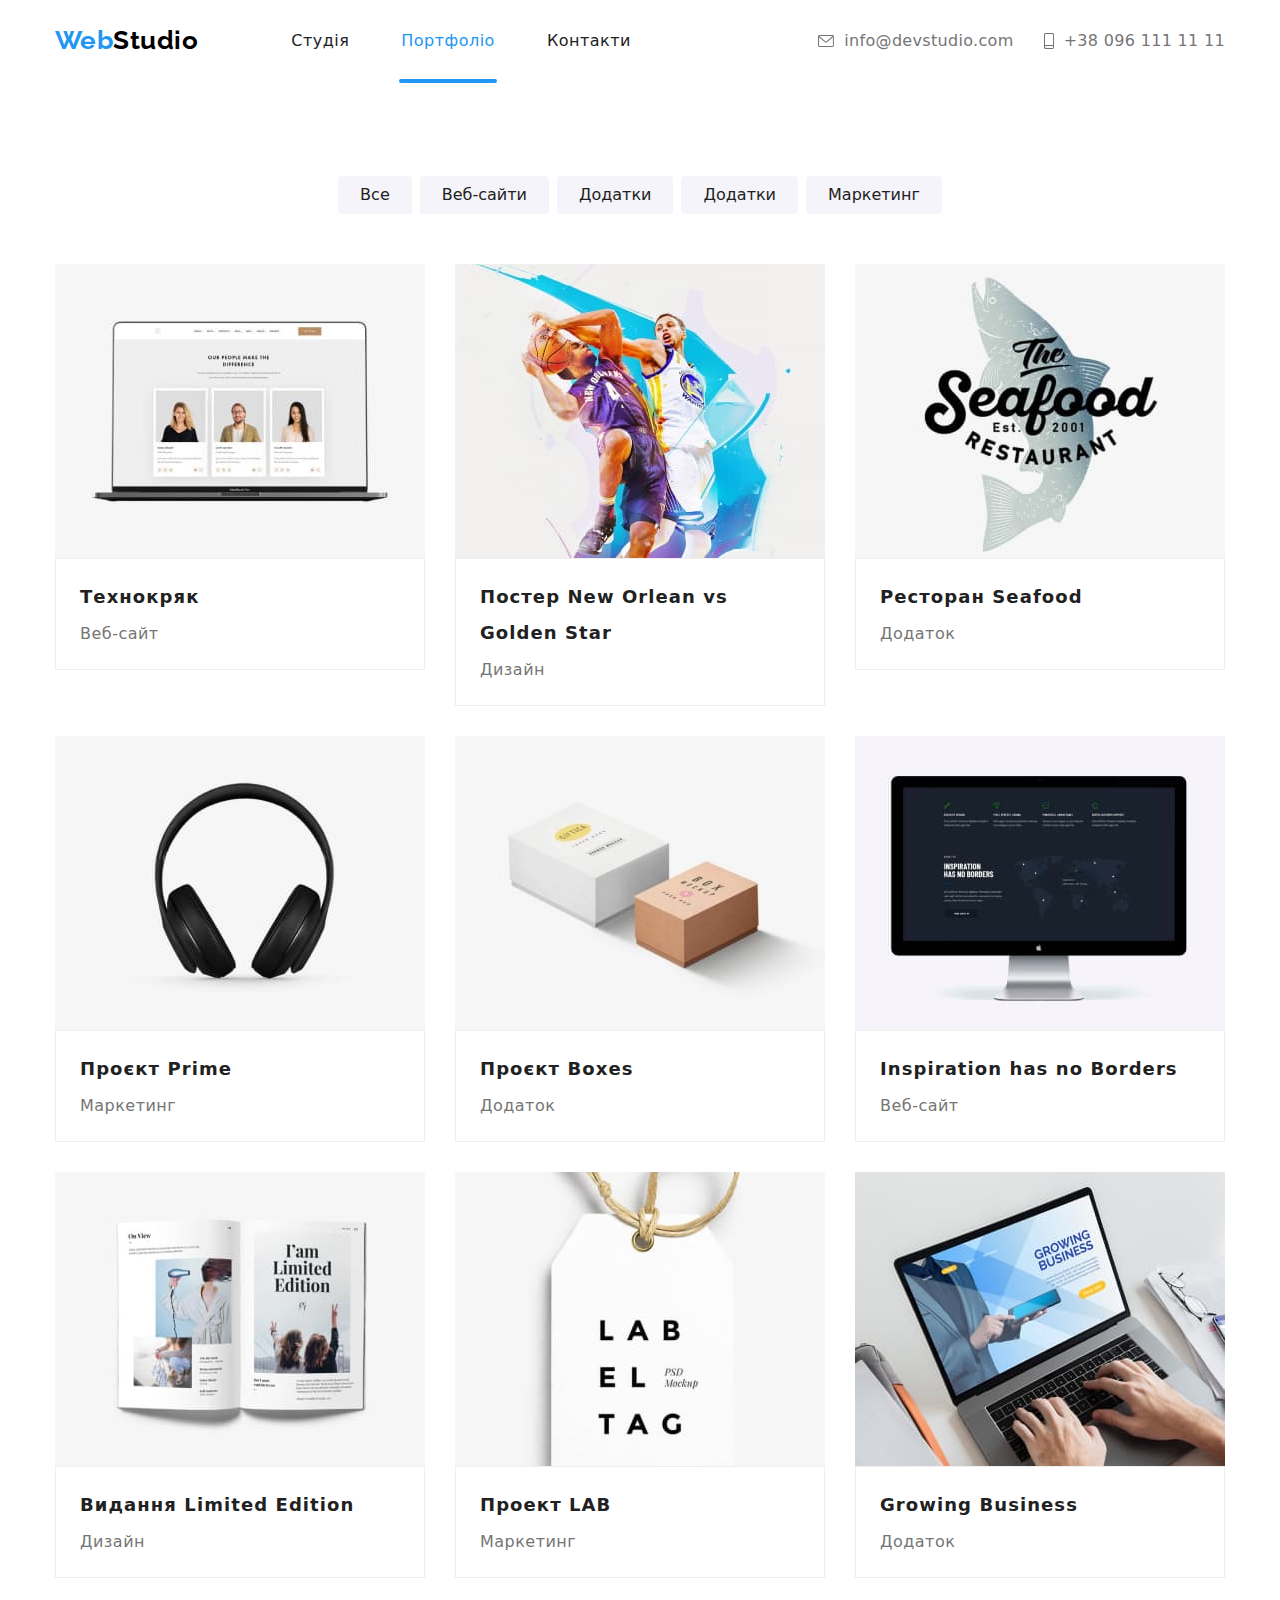
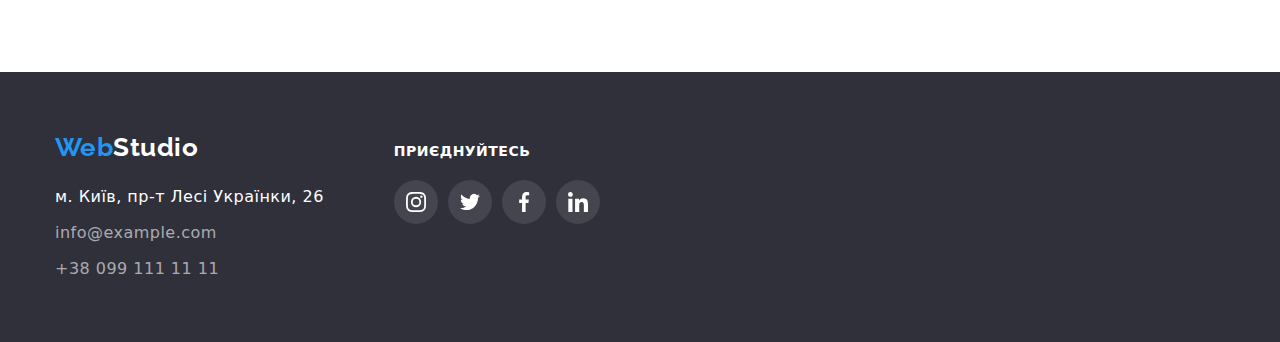
==== portfolio.html @ 27f732f0 "Compiler-паршини" ====
<!DOCTYPE html>
<html lang="uk">
  <head>
    <meta charset="UTF-8" />
    <meta http-equiv="X-UA-Compatible" content="IE=edge" />
    <meta name="viewport" content="width=device-width, initial-scale=1.0" />
    <link
      href="https://fonts.googleapis.com/css2?family=Raleway:wght@700&family=Roboto:wght@400;500;700;900&display=swap"
      rel="stylesheet"
    />
    <link
      rel="stylesheet"
      href="https://cdnjs.cloudflare.com/ajax/libs/modern-normalize/1.1.0/modern-normalize.min.css"
    />
    <link rel="stylesheet" href="./css/main.min.css" />
    <title>Студія</title>
  </head>
  <body>
    <!-- Header -->
    <header class="page-header">
      <div class="container header">
        <a href="./index.html" class="logo"
          >Web<span class="word-header">Studio</span></a
        >
        <nav>
          <ul class="site-nav">
            <li class="item">
              <a href="./index.html" class="link"> Студія </a>
            </li>
            <li class="item">
              <a href="./portfolio.html" class="link currently">Портфоліо</a>
            </li>
            <li class="item"><a href="#" class="link">Контакти</a></li>
          </ul>
        </nav>
        <ul class="data">
          <li class="item">
            <a href="mailto:info@devstudio.com" class="data-link link">
              <svg class="icon-letter" width="16" height="12">
                <use href="./images/icons.svg#icon-letter"></use>
              </svg>
              info@devstudio.com
            </a>
          </li>
          <li class="item">
            <a href="tel:+380961111111" class="data-link link">
              <svg class="icon-phone" width="10" height="16">
                <use href="./images/icons.svg#icon-phone"></use>
              </svg>
              +38 096 111 11 11
            </a>
          </li>
        </ul>
      </div>
    </header>
    <!-- Mein-->
    <main>
      <section class="all-padding">
        <div class="container">
          <h1 class="visually-hidden">Наші роботи</h1>
          <ul class="btn-nav">
            <li class="btn-list">
              <button type="button" class="button">Все</button>
            </li>
            <li class="btn-list">
              <button type="button" class="button">Веб-сайти</button>
            </li>
            <li class="btn-list">
              <button type="button" class="button">Додатки</button>
            </li>
            <li class="btn-list">
              <button type="button" class="button">Додатки</button>
            </li>
            <li class="btn-list">
              <button type="button" class="button">Маркетинг</button>
            </li>
          </ul>
          <ul class="products">
            <li class="products-list">
              <a href="" class="products-link">
                <div class="product-thumb">
                  <img
                    src="./images/img-project-1.jpg"
                    alt="Екран ноутбуку"
                    width="370"
                    height="295"
                  />
                  <p class="text-side">
                    Ресурс пропонує комплексні пропозиції з різним рівнем
                    функціоналу та сервісів. Все це дозволить відвідувачу
                    отримати вичерпні відомості про компанію чи приватну особу.
                  </p>
                </div>
                <div class="heading">
                  <h2 class="title-list">Технокряк</h2>
                  <p class="title">Веб-сайт</p>
                </div>
              </a>
            </li>
            <li class="products-list">
              <a href="" class="products-link">
                <div class="product-thumb">
                  <img
                    src="./images/img-project-2.jpg"
                    alt="Два баскетболісти"
                    width="370"
                    height="295"
                  />
                  <p class="text-side">
                    Ресурс пропонує комплексні пропозиції з різним рівнем
                    функціоналу та сервісів. Все це дозволить відвідувачу
                    отримати вичерпні відомості про компанію чи приватну особу.
                  </p>
                </div>
                <div class="heading">
                  <h2 class="title-list">
                    Постер <span lang="en">New Orlean vs Golden Star</span>
                  </h2>
                  <p class="title">Дизайн</p>
                </div>
              </a>
            </li>
            <li class="products-list">
              <a href="" class="products-link">
                <div class="product-thumb">
                  <img
                    src="./images/img-project-3.jpg"
                    alt="Логотип ресторану"
                    width="370"
                    height="295"
                  />
                  <p class="text-side">
                    Ресурс пропонує комплексні пропозиції з різним рівнем
                    функціоналу та сервісів. Все це дозволить відвідувачу
                    отримати вичерпні відомості про компанію чи приватну особу.
                  </p>
                </div>
                <div class="heading">
                  <h2 class="title-list">
                    Ресторан <span lang="en">Seafood</span>
                  </h2>
                  <p class="title">Додаток</p>
                </div>
              </a>
            </li>
            <li class="products-list">
              <a href="" class="products-link">
                <div class="product-thumb">
                  <img
                    src="./images/img-project-4.jpg"
                    alt="Навушники"
                    width="370"
                    height="295"
                  />
                  <p class="text-side">
                    Ресурс пропонує комплексні пропозиції з різним рівнем
                    функціоналу та сервісів. Все це дозволить відвідувачу
                    отримати вичерпні відомості про компанію чи приватну особу.
                  </p>
                </div>
                <div class="heading">
                  <h2 class="title-list">
                    Проєкт <span lang="en">Prime</span>
                  </h2>
                  <p class="title">Маркетинг</p>
                </div>
              </a>
            </li>
            <li class="products-list">
              <a href="" class="products-link">
                <div class="product-thumb">
                  <img
                    src="./images/img-project-5.jpg"
                    alt="Зображення книг"
                    width="370"
                    height="295"
                  />
                  <p class="text-side">
                    Ресурс пропонує комплексні пропозиції з різним рівнем
                    функціоналу та сервісів. Все це дозволить відвідувачу
                    отримати вичерпні відомості про компанію чи приватну особу.
                  </p>
                </div>
                <div class="heading">
                  <h2 class="title-list">
                    Проєкт <span lang="en">Boxes</span>
                  </h2>
                  <p class="title">Додаток</p>
                </div>
              </a>
            </li>
            <li class="products-list">
              <a href="" class="products-link">
                <div class="product-thumb">
                  <img
                    src="./images/img-project-6.jpg"
                    alt="Екран монітору"
                    width="370"
                    height="295"
                  />
                  <p class="text-side">
                    Ресурс пропонує комплексні пропозиції з різним рівнем
                    функціоналу та сервісів. Все це дозволить відвідувачу
                    отримати вичерпні відомості про компанію чи приватну особу.
                  </p>
                </div>
                <div class="heading">
                  <h2 class="title-list">
                    <span lang="en">Inspiration has no Borders</span>
                  </h2>
                  <p class="title">Веб-сайт</p>
                </div>
              </a>
            </li>
            <li class="products-list">
              <a href="" class="products-link">
                <div class="product-thumb">
                  <img
                    src="./images/img-project-7.jpg"
                    alt="Розгорнута книга"
                    width="370"
                    height="295"
                  />
                  <p class="text-side">
                    Ресурс пропонує комплексні пропозиції з різним рівнем
                    функціоналу та сервісів. Все це дозволить відвідувачу
                    отримати вичерпні відомості про компанію чи приватну особу.
                  </p>
                </div>
                <div class="heading">
                  <h2 class="title-list">
                    Видання <span lang="en"></span>Limited Edition
                  </h2>
                  <p class="title">Дизайн</p>
                </div>
              </a>
            </li>
            <li class="products-list">
              <a href="" class="products-link">
                <div class="product-thumb">
                  <img
                    src="./images/img-project-8.jpg"
                    alt="Ярлик лейблу"
                    width="370"
                    height="295"
                  />
                  <p class="text-side">
                    Ресурс пропонує комплексні пропозиції з різним рівнем
                    функціоналу та сервісів. Все це дозволить відвідувачу
                    отримати вичерпні відомості про компанію чи приватну особу.
                  </p>
                </div>
                <div class="heading">
                  <h2 class="title-list">Проект <span lang="en">LAB</span></h2>
                  <p class="title">Маркетинг</p>
                </div>
              </a>
            </li>
            <li class="products-list">
              <a href="" class="products-link">
                <div class="product-thumb">
                  <img
                    src="./images/img-project-9.jpg"
                    alt="Людина друкує на
            ноутбуці"
                    width="370"
                    height="295"
                  />
                  <p class="text-side">
                    Ресурс пропонує комплексні пропозиції з різним рівнем
                    функціоналу та сервісів. Все це дозволить відвідувачу
                    отримати вичерпні відомості про компанію чи приватну особу.
                  </p>
                </div>
                <div class="heading">
                  <h2 class="title-list">
                    Growing <span lang="en">Business</span>
                  </h2>
                  <p class="title">Додаток</p>
                </div>
              </a>
            </li>
          </ul>
        </div>
      </section>
    </main>
    <!-- footer -->
    <footer class="page-footer">
      <div class="container footer container-flex">
        <div>
          <a href="./index.html" class="logo"
            >Web<span class="word-footer">Studio</span></a
          >
          <address>
            <ul class="footer-adress">
              <li class="adress list">
                <a
                  href="https://goo.gl/maps/qeJtRWm4Bzfb1oUb7"
                  target="_blank"
                  rel="noopener noreferrer nofollow"
                  class="link color"
                  >м. Київ, пр-т Лесі Українки, 26</a
                >
              </li>
              <li class="list">
                <a href="mailto:info@example.com" class="link"
                  >info@example.com</a
                >
              </li>
              <li class="list">
                <a href="tel:+380991111111" class="link">+38 099 111 11 11</a>
              </li>
            </ul>
          </address>
        </div>
        <div class="social">
          <p class="social-title">Приєднуйтесь</p>
          <ul class="social-list">
            <li class="item-footer">
              <a href="" class="social-link">
                <svg class="link-insta" width="20" height="20">
                  <use href="./images/icons.svg#icon-instagram-footer"></use>
                </svg>
              </a>
            </li>
            <li class="item-footer">
              <a href="" class="social-link">
                <svg class="link-twitter" width="20" height="20">
                  <use href="./images/icons.svg#icon-twitter-footer"></use>
                </svg>
              </a>
            </li>
            <li class="item-footer">
              <a href="" class="social-link">
                <svg class="link-facebook" width="20" height="20">
                  <use href="./images/icons.svg#icon-facebook-footer"></use>
                </svg>
              </a>
            </li>
            <li class="item-footer">
              <a href="" class="social-link">
                <svg class="link-linkedin" width="20" height="20">
                  <use href="./images/icons.svg#icon-linkedin-footer"></use>
                </svg>
              </a>
            </li>
          </ul>
        </div>
      </div>
    </footer>
  </body>
</html>
---- css/main.min.css ----
h1,h2,h3,h4,h5,h6,p{margin:0px}img{display:block;max-width:100%;height:auto}ul{padding:0;margin:0;list-style:none}body{color:var #212121;background-color:var #fff;font-family:var "Roboto",sans-serif;font-size:var 14px;letter-spacing:.03em}.all-padding,.clients,.section{padding-top:94px;padding-bottom:94px}.adress{font-style:normal}.container{width:1200px;margin-left:auto;margin-right:auto;padding-left:15px;padding-right:15px}.link{text-decoration:none}.visually-hidden{position:absolute;white-space:nowrap;width:1px;height:1px;overflow:hidden;border:0;padding:0;clip:rect(0 0 0 0);-webkit-clip-path:inset(50%);clip-path:inset(50%);margin:-1px}.page-header{background-color:#fff}.page-header .logo,.page-footer .logo{font-family:"Raleway",sans-serif;font-weight:700;font-size:26px;line-height:1.2}.logo{margin-right:93px;color:#2196f3;text-decoration:none}.word-header{color:#000}.site-nav{display:flex}.site-nav .item+.item{margin-left:50px}.site-nav .link{display:block;padding-top:10px;padding-bottom:10px;color:#212121;font-weight:500;line-height:1.1;text-decoration:none;transition-property:color;transition-duration:250ms;transition-timing-function:cubic-bezier(0.4, 0, 0.2, 1)}.site-nav .link:hover,.site-nav .link:focus{color:#2196f3}.site-nav .link.currently{position:relative;color:#2196f3;padding-left:2px;padding-right:2px}.data{display:flex;margin-left:auto}.data .item+.item{margin-left:30px}.page-header .header{display:flex;align-items:center}.data .data-link{display:flex;align-items:center;padding-top:32px;padding-bottom:32px;color:#757575;font-weight:500;line-height:1.1;letter-spacing:.02em;transition:color 250ms cubic-bezier(0.4, 0, 0.2, 1)}.data-link{fill:#757575}.icon-letter,.icon-phone{fill:currentColor;margin-right:10px}.currently::after{content:"";position:absolute;bottom:-23px;right:0;width:100%;height:4px;background-color:#2196f3;border-radius:2px}.hero{max-width:1600px;height:600px;padding:200px 0;margin:auto;background-image:linear-gradient(rgba(47, 48, 58, 0.4), rgba(47, 48, 58, 0.4)),url("../images/hero-fon.jpg");background-repeat:no-repeat;background-position:center;background-size:cover;background-color:#2f303a;text-align:center}.hero-title{margin-bottom:30px;margin-right:auto;margin-left:auto;width:696px;color:#fff;font-style:normal;font-weight:900;font-size:44px;line-height:1.4;letter-spacing:.06em;text-transform:uppercase}.button-hero{display:inline-block;border-radius:4px;padding:10px 32px;min-width:216px;border:none;color:#fff;background-color:#2196f3;font-family:inherit;font-weight:700;font-size:16px;line-height:1.9;align-items:center;text-align:center;letter-spacing:.06em;cursor:pointer;transition:background-color 250ms cubic-bezier(0.4, 0, 0.2, 1)}.button:hover,.button:focus{background-color:#188ce8}.backdrop{position:fixed;top:0;left:0;width:100%;height:100%;background-color:rgba(0,0,0,.2);opacity:1;transition:opacity 250ms cubic-bezier(0.4, 0, 0.2, 1),visibility 250ms cubic-bezier(0.4, 0, 0.2, 1)}.backdrop.is-hidden{opacity:0;pointer-events:none;visibility:hidden}.modal{position:absolute;top:50%;left:50%;transform:translate(-50%, -50%);transition:transform 250ms cubic-bezier(0.4, 0, 0.2, 1),box-shadow 250ms cubic-bezier(0.4, 0, 0.2, 1);width:528px;height:581px;background-color:#fff;border-radius:4px;box-shadow:0px 1px 3px rgba(0,0,0,.12),0px 1px 1px rgba(0,0,0,.14),0px 2px 1px rgba(0,0,0,.2)}.btn-modal-close{position:absolute;top:8px;right:8px;display:flex;justify-content:center;align-items:center;width:30px;height:30px;padding:6px;margin-left:auto;background-color:#fff;color:#000;border-radius:50%;border:1px solid rgba(0,0,0,.1);cursor:pointer;transition:fill 250ms cubic-bezier(0.4, 0, 0.2, 1)}.btn-modal-close:hover,.btn-modal-close:focus{fill:#2196f3}.modal-form{padding:40px}.form-title{margin-bottom:12px;font-weight:700;font-size:20px;line-height:1.2;text-align:center;color:#212121}.bth-modal-send{display:inline-block;margin-top:30px;width:200px;height:50px;text-align:center;background-color:#2196f3;box-shadow:0px 4px 4px rgba(0,0,0,.15);border-radius:4px;border:none;cursor:pointer;transition:background-color 250ms cubic-bezier(0.4, 0, 0.2, 1),box-shadow 250ms cubic-bezier(0.4, 0, 0.2, 1)}.bth-modal-send:hover,.bth-modal-send:focus{background:#188ce8;box-shadow:0px 4px 4px rgba(0,0,0,.15);border-radius:4px}.word-send{padding:10px 52px;font-weight:700;font-size:16px;line-height:1.9;letter-spacing:.06em;color:#fff}.words-accent{color:#2196f3}.form-field{text-align:start;margin-bottom:10px}.form-label{display:block;margin-bottom:4px;font-size:12px;line-height:1.2;letter-spacing:.01em;color:#757575}.form-input{padding-left:42px;width:100%;height:40px;border:1px solid rgba(33,33,33,.2);border-radius:4px;transition:border-color 250ms cubic-bezier(0.4, 0, 0.2, 1),cursor 250ms cubic-bezier(0.4, 0, 0.2, 1)}.form-input:hover,.form-input:focus,.comment:hover,.comment:focus{border-color:#2196f3;cursor:pointer;outline:none}.comment-field{display:flex;flex-direction:column;text-align:start;margin-bottom:20px}textarea{resize:none}.comment{width:100%;height:120px;border:1px solid rgba(33,33,33,.2);border-radius:4px;padding:12px 16px;transition:border-color 250ms cubic-bezier(0.4, 0, 0.2, 1),cursor 250ms cubic-bezier(0.4, 0, 0.2, 1)}.comment-field .comment::-moz-placeholder{font-size:12px;line-height:1.7;letter-spacing:.01em;color:rgba(117,117,117,.5)}.comment-field .comment:-ms-input-placeholder{font-size:12px;line-height:1.7;letter-spacing:.01em;color:rgba(117,117,117,.5)}.comment-field .comment::placeholder{font-size:12px;line-height:1.7;letter-spacing:.01em;color:rgba(117,117,117,.5)}.checkbox-field input[type=checkbox]{margin-right:8px}.checkbox-field{display:flex;align-items:center;justify-content:center}.checkbox-field .form-label{font-size:14px;line-height:1.8;color:#757575}.icon-position{position:relative}.icon-form{position:absolute;top:50%;left:12px;transform:translateY(-50%);transition:fill 250ms cubic-bezier(0.4, 0, 0.2, 1)}.form-input:hover+.icon-form,.form-input:focus+.icon-form{fill:var(--color-accent)}.icon-checkbox{margin-right:7px;display:inline-block;border:2px solid #212121;border-radius:2px;transition:background-color 250ms cubic-bezier(0.4, 0, 0.2, 1),border-color 250ms cubic-bezier(0.4, 0, 0.2, 1),background-image 250ms cubic-bezier(0.4, 0, 0.2, 1)}.checkbox:checked+.icon-checkbox{background-color:#2196f3;background-image:url(../images/agree.svg);background-size:contain;background-origin:border-box;border-color:#2196f3}.features-list{display:flex}.features-list .content:not(:last-child){margin-right:30px}.content{width:270px}.features-list .title{margin-top:30px;margin-bottom:10px;line-height:1.1;font-size:14px;text-transform:uppercase}.clientes .title{color:#212121;font-weight:700;line-height:1.1;text-transform:uppercase}.clients .p{color:#757575;line-height:1.7}.icon-bcg{display:flex;justify-content:center;align-items:center;font-weight:270px;height:120px;background-color:#f5f4fa}.clients-list{display:flex;gap:30px}.item-clients{width:170px;height:92px}.link-clients{display:flex;justify-content:center;align-items:center;width:100%;height:100%;color:#afb1b8;border:1px solid #afb1b8;border-radius:3px;transition:color 250ms cubic-bezier(0.4, 0, 0.2, 1),border 250ms cubic-bezier(0.4, 0, 0.2, 1)}.link-clients:hover,.link-clients:focus{color:#2196f3;border:1px solid #2196f3}.link-clients .clients-logo{fill:currentColor}.team{background-color:#f5f4fa}.section .worker-name{margin-bottom:10px;font-weight:500;font-size:16px;line-height:1.2;text-align:center}.section .profesion{color:#757575;font-size:16px;line-height:1.2;text-align:center;margin-bottom:16px}.team-list{display:flex}.team-list .title:not(:last-child){margin-right:30px}.team-list .item-team{padding-top:30px;padding-bottom:30px}.team-list .title{background:#fff;box-shadow:0px 1px 3px rgba(0,0,0,.12),0px 1px 1px rgba(0,0,0,.14),0px 2px 1px rgba(0,0,0,.2);border-radius:0px 0px 4px 4px}.socials-worker{display:flex;justify-content:center;gap:10px}.link-worker{width:44px;height:44px}.link-soc-worker{display:flex;justify-content:center;align-items:center;width:100%;height:100%;border-radius:50%;color:#afb1b8;background-color:#fff;transition:background-color 250ms cubic-bezier(0.4, 0, 0.2, 1),color 250ms cubic-bezier(0.4, 0, 0.2, 1)}.link-soc-worker:hover,.link-soc-worker:focus{background-color:#2196f3;color:#fff}.link-soc-worker .icon{fill:currentColor}.work{padding-top:0}.section-title{margin-bottom:50px;color:#212121;font-weight:700;font-size:36px;line-height:1.2;text-align:center}.work-list{display:flex}.work-list .work-img+.work-img{margin-left:30px}.work-img{position:relative}.subtitle{position:absolute;left:0;bottom:0;width:100%;height:70px;display:flex;align-items:center;justify-content:center;color:#fff;background:rgba(47,48,58,.8);font-weight:700;line-height:1.1;text-align:center;text-transform:uppercase}.products-list>a{text-decoration:none}.types{letter-spacing:.03em}.btn-nav{display:flex;justify-content:center;margin-bottom:50px}.btn-nav .btn-list+.btn-list{margin-left:8px}.title-list{margin-bottom:4px;color:#212121;font-weight:700;font-size:18px;line-height:2;letter-spacing:.06em}.products .title{color:#757575;line-height:1.88;font-size:16px}.products{display:flex;flex-wrap:wrap}.products .products-list{width:370px;margin-right:30px;margin-bottom:30px}.products-list:nth-child(3n){margin-right:0}.products-list:nth-last-child(-n+3){margin-bottom:0px}.heading{padding:20px 24px;border:1px solid #eee}.product-thumb{position:relative;overflow:hidden}.text-side{position:absolute;top:0;left:0;padding:63px 24px;width:100%;height:100%;text-align:center;font-size:18px;line-height:1.5;background-color:rgba(33,150,243,.9);color:#fff;transform:translateY(100%);transition:transform 250ms cubic-bezier(0.4, 0, 0.2, 1)}.products-link:hover .text-side,.products-link:focus .text-side{transform:translateY(0)}.products-link{display:block;transition:box-shadow 250ms cubic-bezier(0.4, 0, 0.2, 1)}.products-link:hover,.products-link:focus{box-shadow:0px 1px 1px rgba(0,0,0,.12),0px 4px 4px rgba(0,0,0,.06),1px 4px 6px rgba(0,0,0,.16)}.btn-nav .button{display:inline-block;padding:6px 22px;border-radius:4px;border:none;font-family:inherit;color:#212121;background-color:#f5f4fa;font-size:16px;font-weight:500;line-height:1.62;letter-spacing:.03;text-align:center;border:none;cursor:pointer;transition:color 250ms cubic-bezier(0.4, 0, 0.2, 1),background-color 250ms cubic-bezier(0.4, 0, 0.2, 1),box-shadow 250ms cubic-bezier(0.4, 0, 0.2, 1)}.button:hover,.button:focus{color:#fff;background-color:#2196f3;box-shadow:0px 3px 1px rgba(0,0,0,.1),0px 1px 2px rgba(0,0,0,.08),0px 2px 2px rgba(0,0,0,.12)}.page-footer{padding-top:60px;padding-bottom:60px;background-color:#2f303a}.word-footer{color:#fff}.page-footer .logo{display:block;margin-bottom:20px}.footer-adress .list:not(:last-child){margin-bottom:9px}.list .link{color:rgba(255,255,255,.6);line-height:1.7;letter-spacing:.03em;font-style:normal;transition:color 250ms cubic-bezier(0.4, 0, 0.2, 1)}.footer-adress .color{color:#fff;line-height:1.7;transition:color 250ms cubic-bezier(0.4, 0, 0.2, 1)}.link:hover,.link:focus{color:#2196f3}.container-flex{display:flex;align-items:baseline}.social-title{margin-bottom:20px;font-size:14px;font-weight:700;line-height:1.14;text-transform:uppercase;color:#fff}.social{margin-left:70px}.social-list{display:flex}.item-footer{margin-right:10px}.item-footer:last-child{margin-right:0}.social-link{display:flex;justify-content:center;align-items:center;background-color:rgba(255,255,255,.1);width:44px;height:44px;border-radius:50%;cursor:pointer;transition:background-color 250ms cubic-bezier(0.4, 0, 0.2, 1)}.social-link:hover,.social-link:hover{background-color:#2196f3}.footer-form-box{margin-left:auto}.footer-form{display:flex;justify-content:space-between;margin-top:12px}.footer-form-subtitle{font-weight:700;font-size:14px;line-height:1.1;letter-spacing:.03em;text-transform:uppercase;color:#fff}.btn-sign{display:flex;justify-content:center;align-items:center;padding:10px 28px;margin-left:12px;width:200px;height:50px;background:#2196f3;box-shadow:0px 4px 4px rgba(0,0,0,.15);border-radius:4px;border:none;cursor:pointer;transition:box-shadow 250ms cubic-bezier(0.4, 0, 0.2, 1)}.item-sign{margin-right:10px;font-weight:700;font-size:16px;line-height:1.9;letter-spacing:.06em;color:#fff}.footer-form input{display:inline-block;min-width:358px;height:50px;padding:16px 15px;background-color:#2f303a;border:1px solid rgba(255,255,255,.3);filter:drop-shadow(0px 4px 4px rgba(0, 0, 0, 0.15));border-radius:4px;font-size:16px;line-height:1.3;color:rgba(255,255,255,.6)}.footer-form .input::-moz-placeholder{font-size:16px;line-height:1.3;color:rgba(255,255,255,.6)}.footer-form .input:-ms-input-placeholder{font-size:16px;line-height:1.3;color:rgba(255,255,255,.6)}.footer-form .input::placeholder{font-size:16px;line-height:1.3;color:rgba(255,255,255,.6)}/*# sourceMappingURL=main.min.css.map */
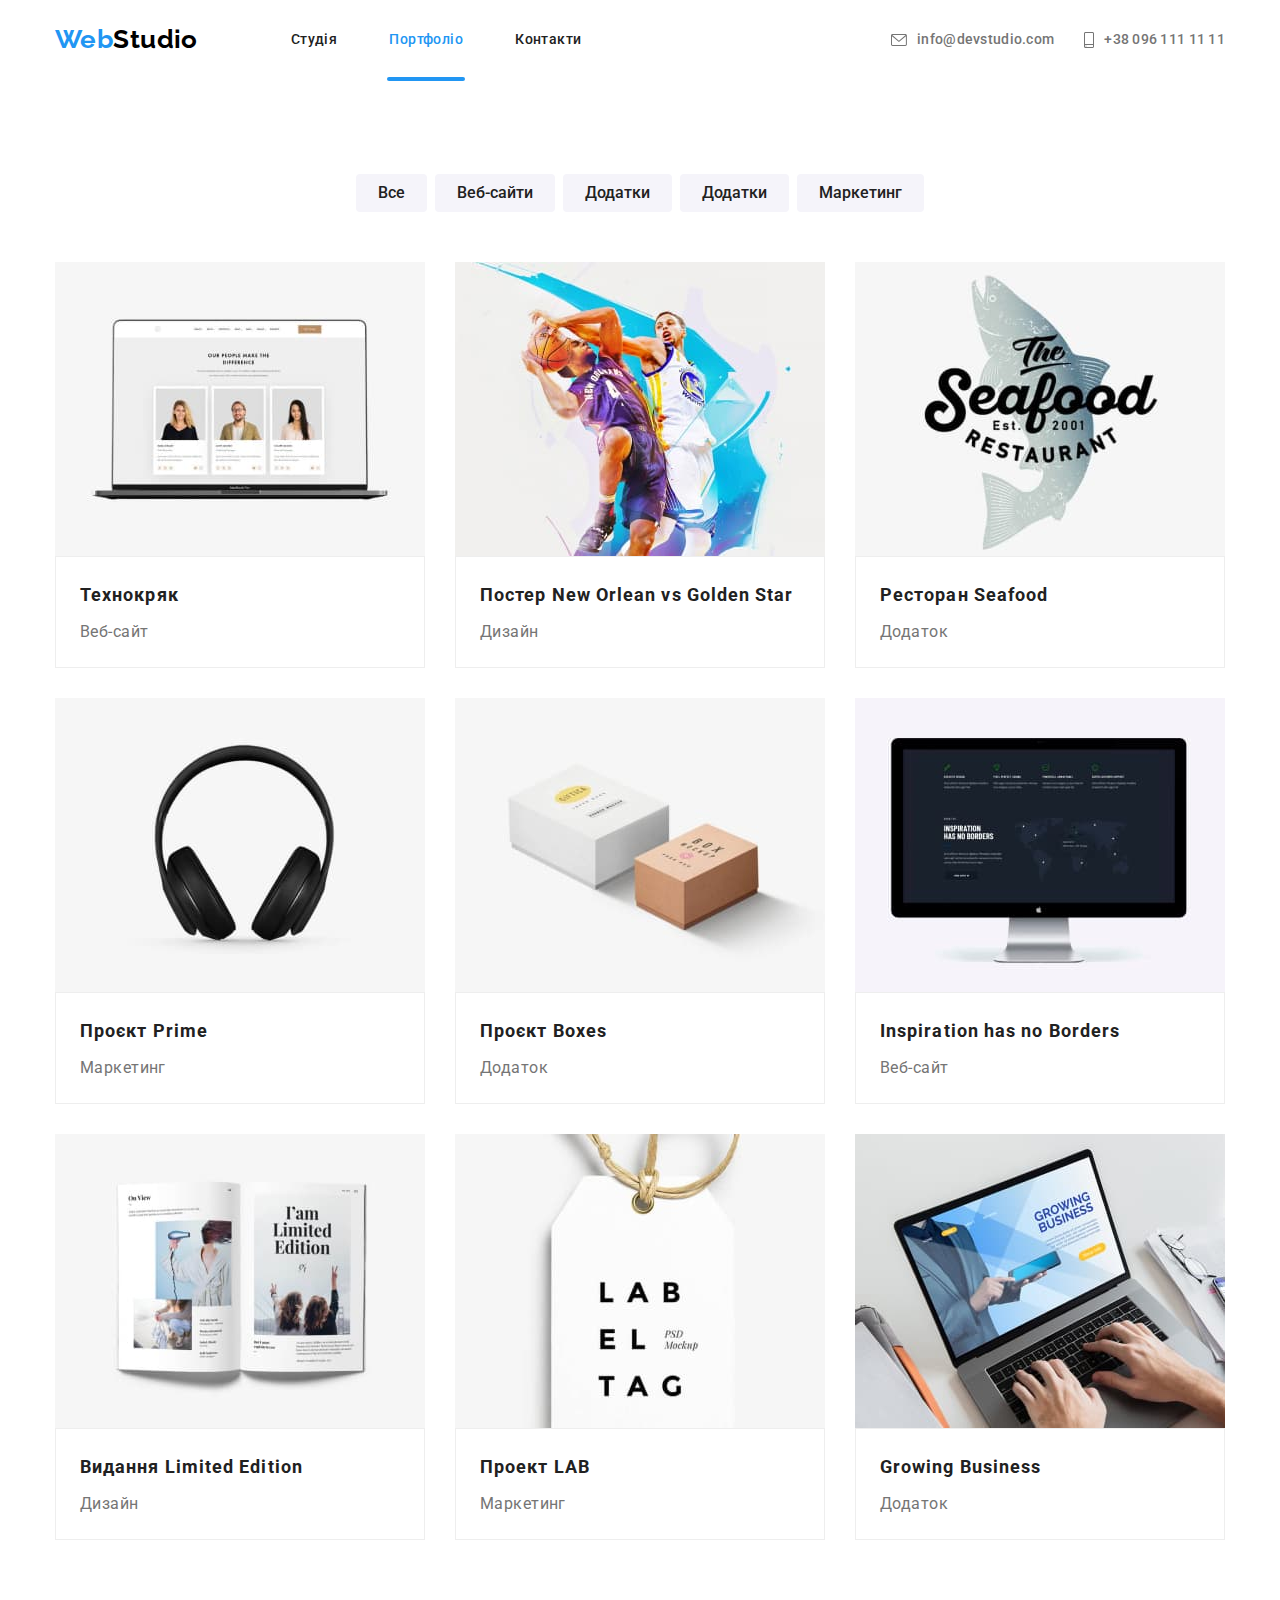
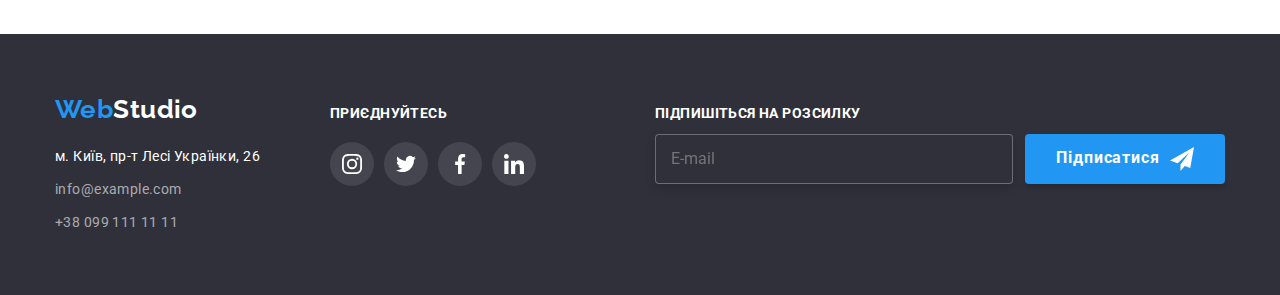
==== commit e6d6c2e0: "after fix" ====
--- a/portfolio.html
+++ b/portfolio.html
@@ -17,33 +17,37 @@
   </head>
   <body>
     <!-- Header -->
-    <header class="page-header">
-      <div class="container header">
-        <a href="./index.html" class="logo"
+    <header class="header">
+      <div class="container header__container">
+        <a href="./index.html" class="logo header__logo"
           >Web<span class="word-header">Studio</span></a
         >
         <nav>
           <ul class="site-nav">
-            <li class="item">
-              <a href="./index.html" class="link"> Студія </a>
-            </li>
-            <li class="item">
-              <a href="./portfolio.html" class="link currently">Портфоліо</a>
-            </li>
-            <li class="item"><a href="#" class="link">Контакти</a></li>
+            <li class="site-nav__item">
+              <a href="./index.html" class="site-nav__link"> Студія </a>
+            </li>
+            <li class="site-nav__item">
+              <a href="./portfolio.html" class="site-nav__link currently"
+                >Портфоліо</a
+              >
+            </li>
+            <li class="site-nav__item">
+              <a href="#" class="site-nav__link">Контакти</a>
+            </li>
           </ul>
         </nav>
         <ul class="data">
-          <li class="item">
-            <a href="mailto:info@devstudio.com" class="data-link link">
+          <li class="data__item">
+            <a href="mailto:info@devstudio.com" class="data__link link">
               <svg class="icon-letter" width="16" height="12">
                 <use href="./images/icons.svg#icon-letter"></use>
               </svg>
               info@devstudio.com
             </a>
           </li>
-          <li class="item">
-            <a href="tel:+380961111111" class="data-link link">
+          <li class="data__item">
+            <a href="tel:+380961111111" class="data__link link">
               <svg class="icon-phone" width="10" height="16">
                 <use href="./images/icons.svg#icon-phone"></use>
               </svg>
@@ -285,66 +289,80 @@
       </section>
     </main>
     <!-- footer -->
-    <footer class="page-footer">
-      <div class="container footer container-flex">
+    <footer class="footer">
+      <div class="container footer__container">
         <div>
-          <a href="./index.html" class="logo"
+          <a href="./index.html" class="logo footer__logo"
             >Web<span class="word-footer">Studio</span></a
           >
           <address>
-            <ul class="footer-adress">
-              <li class="adress list">
+            <ul class="adress">
+              <li class="adress__list">
                 <a
                   href="https://goo.gl/maps/qeJtRWm4Bzfb1oUb7"
                   target="_blank"
                   rel="noopener noreferrer nofollow"
-                  class="link color"
+                  class="adress__color"
                   >м. Київ, пр-т Лесі Українки, 26</a
                 >
               </li>
-              <li class="list">
-                <a href="mailto:info@example.com" class="link"
+              <li class="adress__list">
+                <a href="mailto:info@example.com" class="adress__link"
                   >info@example.com</a
                 >
               </li>
-              <li class="list">
-                <a href="tel:+380991111111" class="link">+38 099 111 11 11</a>
+              <li class="adress__list">
+                <a href="tel:+380991111111" class="adress__link"
+                  >+38 099 111 11 11</a
+                >
               </li>
             </ul>
           </address>
         </div>
-        <div class="social">
-          <p class="social-title">Приєднуйтесь</p>
-          <ul class="social-list">
-            <li class="item-footer">
-              <a href="" class="social-link">
+        <div class="social footer__social">
+          <p class="social__title">Приєднуйтесь</p>
+          <ul class="soc-list">
+            <li class="soc-list__item">
+              <a href="" class="soc-list__link">
                 <svg class="link-insta" width="20" height="20">
                   <use href="./images/icons.svg#icon-instagram-footer"></use>
                 </svg>
               </a>
             </li>
-            <li class="item-footer">
-              <a href="" class="social-link">
+            <li class="soc-list__item">
+              <a href="" class="soc-list__link">
                 <svg class="link-twitter" width="20" height="20">
                   <use href="./images/icons.svg#icon-twitter-footer"></use>
                 </svg>
               </a>
             </li>
-            <li class="item-footer">
-              <a href="" class="social-link">
+            <li class="soc-list__item">
+              <a href="" class="soc-list__link">
                 <svg class="link-facebook" width="20" height="20">
                   <use href="./images/icons.svg#icon-facebook-footer"></use>
                 </svg>
               </a>
             </li>
-            <li class="item-footer">
-              <a href="" class="social-link">
+            <li class="soc-list__item">
+              <a href="" class="soc-list__link">
                 <svg class="link-linkedin" width="20" height="20">
                   <use href="./images/icons.svg#icon-linkedin-footer"></use>
                 </svg>
               </a>
             </li>
           </ul>
+        </div>
+        <div class="form-box">
+          <p class="form-box__subtitle">Підпишіться на розсилку</p>
+          <form class="footer-form">
+            <input type="email" name="email" placeholder="E-mail" />
+            <button class="btn-sign footer-form__btn-sign" type="submit">
+              <span class="btn-sign__item">Підписатися</span>
+              <svg width="24" height="24">
+                <use href="./images/icons.svg#icon-telegram-footer"></use>
+              </svg>
+            </button>
+          </form>
         </div>
       </div>
     </footer>
--- a/css/main.min.css
+++ b/css/main.min.css
@@ -1 +1 @@
-h1,h2,h3,h4,h5,h6,p{margin:0px}img{display:block;max-width:100%;height:auto}ul{padding:0;margin:0;list-style:none}body{color:var #212121;background-color:var #fff;font-family:var "Roboto",sans-serif;font-size:var 14px;letter-spacing:.03em}.all-padding,.clients,.section{padding-top:94px;padding-bottom:94px}.adress{font-style:normal}.container{width:1200px;margin-left:auto;margin-right:auto;padding-left:15px;padding-right:15px}.link{text-decoration:none}.visually-hidden{position:absolute;white-space:nowrap;width:1px;height:1px;overflow:hidden;border:0;padding:0;clip:rect(0 0 0 0);-webkit-clip-path:inset(50%);clip-path:inset(50%);margin:-1px}.page-header{background-color:#fff}.page-header .logo,.page-footer .logo{font-family:"Raleway",sans-serif;font-weight:700;font-size:26px;line-height:1.2}.logo{margin-right:93px;color:#2196f3;text-decoration:none}.word-header{color:#000}.site-nav{display:flex}.site-nav .item+.item{margin-left:50px}.site-nav .link{display:block;padding-top:10px;padding-bottom:10px;color:#212121;font-weight:500;line-height:1.1;text-decoration:none;transition-property:color;transition-duration:250ms;transition-timing-function:cubic-bezier(0.4, 0, 0.2, 1)}.site-nav .link:hover,.site-nav .link:focus{color:#2196f3}.site-nav .link.currently{position:relative;color:#2196f3;padding-left:2px;padding-right:2px}.data{display:flex;margin-left:auto}.data .item+.item{margin-left:30px}.page-header .header{display:flex;align-items:center}.data .data-link{display:flex;align-items:center;padding-top:32px;padding-bottom:32px;color:#757575;font-weight:500;line-height:1.1;letter-spacing:.02em;transition:color 250ms cubic-bezier(0.4, 0, 0.2, 1)}.data-link{fill:#757575}.icon-letter,.icon-phone{fill:currentColor;margin-right:10px}.currently::after{content:"";position:absolute;bottom:-23px;right:0;width:100%;height:4px;background-color:#2196f3;border-radius:2px}.hero{max-width:1600px;height:600px;padding:200px 0;margin:auto;background-image:linear-gradient(rgba(47, 48, 58, 0.4), rgba(47, 48, 58, 0.4)),url("../images/hero-fon.jpg");background-repeat:no-repeat;background-position:center;background-size:cover;background-color:#2f303a;text-align:center}.hero-title{margin-bottom:30px;margin-right:auto;margin-left:auto;width:696px;color:#fff;font-style:normal;font-weight:900;font-size:44px;line-height:1.4;letter-spacing:.06em;text-transform:uppercase}.button-hero{display:inline-block;border-radius:4px;padding:10px 32px;min-width:216px;border:none;color:#fff;background-color:#2196f3;font-family:inherit;font-weight:700;font-size:16px;line-height:1.9;align-items:center;text-align:center;letter-spacing:.06em;cursor:pointer;transition:background-color 250ms cubic-bezier(0.4, 0, 0.2, 1)}.button:hover,.button:focus{background-color:#188ce8}.backdrop{position:fixed;top:0;left:0;width:100%;height:100%;background-color:rgba(0,0,0,.2);opacity:1;transition:opacity 250ms cubic-bezier(0.4, 0, 0.2, 1),visibility 250ms cubic-bezier(0.4, 0, 0.2, 1)}.backdrop.is-hidden{opacity:0;pointer-events:none;visibility:hidden}.modal{position:absolute;top:50%;left:50%;transform:translate(-50%, -50%);transition:transform 250ms cubic-bezier(0.4, 0, 0.2, 1),box-shadow 250ms cubic-bezier(0.4, 0, 0.2, 1);width:528px;height:581px;background-color:#fff;border-radius:4px;box-shadow:0px 1px 3px rgba(0,0,0,.12),0px 1px 1px rgba(0,0,0,.14),0px 2px 1px rgba(0,0,0,.2)}.btn-modal-close{position:absolute;top:8px;right:8px;display:flex;justify-content:center;align-items:center;width:30px;height:30px;padding:6px;margin-left:auto;background-color:#fff;color:#000;border-radius:50%;border:1px solid rgba(0,0,0,.1);cursor:pointer;transition:fill 250ms cubic-bezier(0.4, 0, 0.2, 1)}.btn-modal-close:hover,.btn-modal-close:focus{fill:#2196f3}.modal-form{padding:40px}.form-title{margin-bottom:12px;font-weight:700;font-size:20px;line-height:1.2;text-align:center;color:#212121}.bth-modal-send{display:inline-block;margin-top:30px;width:200px;height:50px;text-align:center;background-color:#2196f3;box-shadow:0px 4px 4px rgba(0,0,0,.15);border-radius:4px;border:none;cursor:pointer;transition:background-color 250ms cubic-bezier(0.4, 0, 0.2, 1),box-shadow 250ms cubic-bezier(0.4, 0, 0.2, 1)}.bth-modal-send:hover,.bth-modal-send:focus{background:#188ce8;box-shadow:0px 4px 4px rgba(0,0,0,.15);border-radius:4px}.word-send{padding:10px 52px;font-weight:700;font-size:16px;line-height:1.9;letter-spacing:.06em;color:#fff}.words-accent{color:#2196f3}.form-field{text-align:start;margin-bottom:10px}.form-label{display:block;margin-bottom:4px;font-size:12px;line-height:1.2;letter-spacing:.01em;color:#757575}.form-input{padding-left:42px;width:100%;height:40px;border:1px solid rgba(33,33,33,.2);border-radius:4px;transition:border-color 250ms cubic-bezier(0.4, 0, 0.2, 1),cursor 250ms cubic-bezier(0.4, 0, 0.2, 1)}.form-input:hover,.form-input:focus,.comment:hover,.comment:focus{border-color:#2196f3;cursor:pointer;outline:none}.comment-field{display:flex;flex-direction:column;text-align:start;margin-bottom:20px}textarea{resize:none}.comment{width:100%;height:120px;border:1px solid rgba(33,33,33,.2);border-radius:4px;padding:12px 16px;transition:border-color 250ms cubic-bezier(0.4, 0, 0.2, 1),cursor 250ms cubic-bezier(0.4, 0, 0.2, 1)}.comment-field .comment::-moz-placeholder{font-size:12px;line-height:1.7;letter-spacing:.01em;color:rgba(117,117,117,.5)}.comment-field .comment:-ms-input-placeholder{font-size:12px;line-height:1.7;letter-spacing:.01em;color:rgba(117,117,117,.5)}.comment-field .comment::placeholder{font-size:12px;line-height:1.7;letter-spacing:.01em;color:rgba(117,117,117,.5)}.checkbox-field input[type=checkbox]{margin-right:8px}.checkbox-field{display:flex;align-items:center;justify-content:center}.checkbox-field .form-label{font-size:14px;line-height:1.8;color:#757575}.icon-position{position:relative}.icon-form{position:absolute;top:50%;left:12px;transform:translateY(-50%);transition:fill 250ms cubic-bezier(0.4, 0, 0.2, 1)}.form-input:hover+.icon-form,.form-input:focus+.icon-form{fill:var(--color-accent)}.icon-checkbox{margin-right:7px;display:inline-block;border:2px solid #212121;border-radius:2px;transition:background-color 250ms cubic-bezier(0.4, 0, 0.2, 1),border-color 250ms cubic-bezier(0.4, 0, 0.2, 1),background-image 250ms cubic-bezier(0.4, 0, 0.2, 1)}.checkbox:checked+.icon-checkbox{background-color:#2196f3;background-image:url(../images/agree.svg);background-size:contain;background-origin:border-box;border-color:#2196f3}.features-list{display:flex}.features-list .content:not(:last-child){margin-right:30px}.content{width:270px}.features-list .title{margin-top:30px;margin-bottom:10px;line-height:1.1;font-size:14px;text-transform:uppercase}.clientes .title{color:#212121;font-weight:700;line-height:1.1;text-transform:uppercase}.clients .p{color:#757575;line-height:1.7}.icon-bcg{display:flex;justify-content:center;align-items:center;font-weight:270px;height:120px;background-color:#f5f4fa}.clients-list{display:flex;gap:30px}.item-clients{width:170px;height:92px}.link-clients{display:flex;justify-content:center;align-items:center;width:100%;height:100%;color:#afb1b8;border:1px solid #afb1b8;border-radius:3px;transition:color 250ms cubic-bezier(0.4, 0, 0.2, 1),border 250ms cubic-bezier(0.4, 0, 0.2, 1)}.link-clients:hover,.link-clients:focus{color:#2196f3;border:1px solid #2196f3}.link-clients .clients-logo{fill:currentColor}.team{background-color:#f5f4fa}.section .worker-name{margin-bottom:10px;font-weight:500;font-size:16px;line-height:1.2;text-align:center}.section .profesion{color:#757575;font-size:16px;line-height:1.2;text-align:center;margin-bottom:16px}.team-list{display:flex}.team-list .title:not(:last-child){margin-right:30px}.team-list .item-team{padding-top:30px;padding-bottom:30px}.team-list .title{background:#fff;box-shadow:0px 1px 3px rgba(0,0,0,.12),0px 1px 1px rgba(0,0,0,.14),0px 2px 1px rgba(0,0,0,.2);border-radius:0px 0px 4px 4px}.socials-worker{display:flex;justify-content:center;gap:10px}.link-worker{width:44px;height:44px}.link-soc-worker{display:flex;justify-content:center;align-items:center;width:100%;height:100%;border-radius:50%;color:#afb1b8;background-color:#fff;transition:background-color 250ms cubic-bezier(0.4, 0, 0.2, 1),color 250ms cubic-bezier(0.4, 0, 0.2, 1)}.link-soc-worker:hover,.link-soc-worker:focus{background-color:#2196f3;color:#fff}.link-soc-worker .icon{fill:currentColor}.work{padding-top:0}.section-title{margin-bottom:50px;color:#212121;font-weight:700;font-size:36px;line-height:1.2;text-align:center}.work-list{display:flex}.work-list .work-img+.work-img{margin-left:30px}.work-img{position:relative}.subtitle{position:absolute;left:0;bottom:0;width:100%;height:70px;display:flex;align-items:center;justify-content:center;color:#fff;background:rgba(47,48,58,.8);font-weight:700;line-height:1.1;text-align:center;text-transform:uppercase}.products-list>a{text-decoration:none}.types{letter-spacing:.03em}.btn-nav{display:flex;justify-content:center;margin-bottom:50px}.btn-nav .btn-list+.btn-list{margin-left:8px}.title-list{margin-bottom:4px;color:#212121;font-weight:700;font-size:18px;line-height:2;letter-spacing:.06em}.products .title{color:#757575;line-height:1.88;font-size:16px}.products{display:flex;flex-wrap:wrap}.products .products-list{width:370px;margin-right:30px;margin-bottom:30px}.products-list:nth-child(3n){margin-right:0}.products-list:nth-last-child(-n+3){margin-bottom:0px}.heading{padding:20px 24px;border:1px solid #eee}.product-thumb{position:relative;overflow:hidden}.text-side{position:absolute;top:0;left:0;padding:63px 24px;width:100%;height:100%;text-align:center;font-size:18px;line-height:1.5;background-color:rgba(33,150,243,.9);color:#fff;transform:translateY(100%);transition:transform 250ms cubic-bezier(0.4, 0, 0.2, 1)}.products-link:hover .text-side,.products-link:focus .text-side{transform:translateY(0)}.products-link{display:block;transition:box-shadow 250ms cubic-bezier(0.4, 0, 0.2, 1)}.products-link:hover,.products-link:focus{box-shadow:0px 1px 1px rgba(0,0,0,.12),0px 4px 4px rgba(0,0,0,.06),1px 4px 6px rgba(0,0,0,.16)}.btn-nav .button{display:inline-block;padding:6px 22px;border-radius:4px;border:none;font-family:inherit;color:#212121;background-color:#f5f4fa;font-size:16px;font-weight:500;line-height:1.62;letter-spacing:.03;text-align:center;border:none;cursor:pointer;transition:color 250ms cubic-bezier(0.4, 0, 0.2, 1),background-color 250ms cubic-bezier(0.4, 0, 0.2, 1),box-shadow 250ms cubic-bezier(0.4, 0, 0.2, 1)}.button:hover,.button:focus{color:#fff;background-color:#2196f3;box-shadow:0px 3px 1px rgba(0,0,0,.1),0px 1px 2px rgba(0,0,0,.08),0px 2px 2px rgba(0,0,0,.12)}.page-footer{padding-top:60px;padding-bottom:60px;background-color:#2f303a}.word-footer{color:#fff}.page-footer .logo{display:block;margin-bottom:20px}.footer-adress .list:not(:last-child){margin-bottom:9px}.list .link{color:rgba(255,255,255,.6);line-height:1.7;letter-spacing:.03em;font-style:normal;transition:color 250ms cubic-bezier(0.4, 0, 0.2, 1)}.footer-adress .color{color:#fff;line-height:1.7;transition:color 250ms cubic-bezier(0.4, 0, 0.2, 1)}.link:hover,.link:focus{color:#2196f3}.container-flex{display:flex;align-items:baseline}.social-title{margin-bottom:20px;font-size:14px;font-weight:700;line-height:1.14;text-transform:uppercase;color:#fff}.social{margin-left:70px}.social-list{display:flex}.item-footer{margin-right:10px}.item-footer:last-child{margin-right:0}.social-link{display:flex;justify-content:center;align-items:center;background-color:rgba(255,255,255,.1);width:44px;height:44px;border-radius:50%;cursor:pointer;transition:background-color 250ms cubic-bezier(0.4, 0, 0.2, 1)}.social-link:hover,.social-link:hover{background-color:#2196f3}.footer-form-box{margin-left:auto}.footer-form{display:flex;justify-content:space-between;margin-top:12px}.footer-form-subtitle{font-weight:700;font-size:14px;line-height:1.1;letter-spacing:.03em;text-transform:uppercase;color:#fff}.btn-sign{display:flex;justify-content:center;align-items:center;padding:10px 28px;margin-left:12px;width:200px;height:50px;background:#2196f3;box-shadow:0px 4px 4px rgba(0,0,0,.15);border-radius:4px;border:none;cursor:pointer;transition:box-shadow 250ms cubic-bezier(0.4, 0, 0.2, 1)}.item-sign{margin-right:10px;font-weight:700;font-size:16px;line-height:1.9;letter-spacing:.06em;color:#fff}.footer-form input{display:inline-block;min-width:358px;height:50px;padding:16px 15px;background-color:#2f303a;border:1px solid rgba(255,255,255,.3);filter:drop-shadow(0px 4px 4px rgba(0, 0, 0, 0.15));border-radius:4px;font-size:16px;line-height:1.3;color:rgba(255,255,255,.6)}.footer-form .input::-moz-placeholder{font-size:16px;line-height:1.3;color:rgba(255,255,255,.6)}.footer-form .input:-ms-input-placeholder{font-size:16px;line-height:1.3;color:rgba(255,255,255,.6)}.footer-form .input::placeholder{font-size:16px;line-height:1.3;color:rgba(255,255,255,.6)}/*# sourceMappingURL=main.min.css.map */+h1,h2,h3,h4,h5,h6,p{margin:0px}img{display:block;max-width:100%;height:auto}ul{padding:0;margin:0;list-style:none}body{color:#212121;background-color:#fff;font-family:"Roboto",sans-serif;font-size:14px;letter-spacing:.03em}.all-padding,.clients,.section{padding-top:94px;padding-bottom:94px}.adress{font-style:normal}.container{width:1200px;margin-left:auto;margin-right:auto;padding-left:15px;padding-right:15px}a{text-decoration:none}.visually-hidden{position:absolute;white-space:nowrap;width:1px;height:1px;overflow:hidden;border:0;padding:0;clip:rect(0 0 0 0);-webkit-clip-path:inset(50%);clip-path:inset(50%);margin:-1px}.header{background-color:#fff}.logo{font-family:"Raleway",sans-serif;font-weight:700;font-size:26px;line-height:1.2;color:#2196f3;text-decoration:none}.header__logo{margin-right:93px}.word-header{color:#000}.site-nav{display:flex}.site-nav:hover,.site-nav:focus{color:#2196f3}.site-nav__item+.site-nav__item{margin-left:50px}.site-nav__link{display:block;padding-top:10px;padding-bottom:10px;color:#212121;font-weight:500;line-height:1.1;text-decoration:none;transition-property:color;transition-duration:250ms;transition-timing-function:cubic-bezier(0.4, 0, 0.2, 1)}.site-nav__link:hover,.site-nav__link:focus{color:#2196f3}.site-nav__link.currently{position:relative;color:#2196f3;padding-left:2px;padding-right:2px}.site-nav__link.currently::after{content:"";position:absolute;bottom:-23px;right:0;width:100%;height:4px;background-color:#2196f3;border-radius:2px}.data{display:flex;margin-left:auto}.data__item+.data__item{margin-left:30px}.header__container{display:flex;align-items:center}.data__link{display:flex;align-items:center;padding-top:32px;padding-bottom:32px;color:#757575;font-weight:500;line-height:1.1;letter-spacing:.02em;transition:color 250ms cubic-bezier(0.4, 0, 0.2, 1)}.data__link:hover,.data__link:focus{color:#2196f3}.data__link{fill:#757575}.icon-letter,.icon-phone{fill:currentColor;margin-right:10px}.hero{max-width:1600px;height:600px;padding:200px 0;margin:auto;background-image:linear-gradient(rgba(47, 48, 58, 0.4), rgba(47, 48, 58, 0.4)),url("../images/hero-fon.jpg");background-repeat:no-repeat;background-position:center;background-size:cover;background-color:#2f303a;text-align:center}.hero-title{margin-bottom:30px;margin-right:auto;margin-left:auto;width:696px;color:#fff;font-style:normal;font-weight:900;font-size:44px;line-height:1.4;letter-spacing:.06em;text-transform:uppercase}.button-hero{display:inline-block;border-radius:4px;padding:10px 32px;min-width:216px;border:none;color:#fff;background-color:#2196f3;font-family:inherit;font-weight:700;font-size:16px;line-height:1.9;align-items:center;text-align:center;letter-spacing:.06em;cursor:pointer;transition:background-color 250ms cubic-bezier(0.4, 0, 0.2, 1)}.button-hero:hover,.button-hero:focus{background-color:#188ce8}.backdrop{position:fixed;top:0;left:0;width:100%;height:100%;background-color:rgba(0,0,0,.2);opacity:1;transition:opacity 250ms cubic-bezier(0.4, 0, 0.2, 1),visibility 250ms cubic-bezier(0.4, 0, 0.2, 1)}.backdrop.is-hidden{opacity:0;pointer-events:none;visibility:hidden}.modal{position:absolute;top:50%;left:50%;transform:translate(-50%, -50%);transition:transform 250ms cubic-bezier(0.4, 0, 0.2, 1),box-shadow 250ms cubic-bezier(0.4, 0, 0.2, 1);width:528px;height:581px;background-color:#fff;border-radius:4px;box-shadow:0px 1px 3px rgba(0,0,0,.12),0px 1px 1px rgba(0,0,0,.14),0px 2px 1px rgba(0,0,0,.2)}.btn-modal-close{position:absolute;top:8px;right:8px;display:flex;justify-content:center;align-items:center;width:30px;height:30px;padding:6px;margin-left:auto;background-color:#fff;color:#000;border-radius:50%;border:1px solid rgba(0,0,0,.1);cursor:pointer;transition:fill 250ms cubic-bezier(0.4, 0, 0.2, 1)}.btn-modal-close:hover,.btn-modal-close:focus{fill:#2196f3}.modal-form{padding:40px}.form-title{margin-bottom:12px;font-weight:700;font-size:20px;line-height:1.2;text-align:center;color:#212121}.bth-modal-send{display:inline-block;margin-top:30px;width:200px;height:50px;text-align:center;background-color:#2196f3;box-shadow:0px 4px 4px rgba(0,0,0,.15);border-radius:4px;border:none;cursor:pointer;transition:background-color 250ms cubic-bezier(0.4, 0, 0.2, 1),box-shadow 250ms cubic-bezier(0.4, 0, 0.2, 1)}.bth-modal-send:hover,.bth-modal-send:focus{background:#188ce8;box-shadow:0px 4px 4px rgba(0,0,0,.15);border-radius:4px}.word-send{padding:10px 52px;font-weight:700;font-size:16px;line-height:1.9;letter-spacing:.06em;color:#fff}.words-accent{color:#2196f3}.form-field{text-align:start;margin-bottom:10px}.form-label{display:block;margin-bottom:4px;font-size:12px;line-height:1.2;letter-spacing:.01em;color:#757575}.form-input{padding-left:42px;width:100%;height:40px;border:1px solid rgba(33,33,33,.2);border-radius:4px;transition:border-color 250ms cubic-bezier(0.4, 0, 0.2, 1),cursor 250ms cubic-bezier(0.4, 0, 0.2, 1)}.form-input:hover,.form-input:focus{border-color:#2196f3;cursor:pointer;outline:none}.comment-field{display:flex;flex-direction:column;text-align:start;margin-bottom:20px}textarea{resize:none}.comment{width:100%;height:120px;border:1px solid rgba(33,33,33,.2);border-radius:4px;padding:12px 16px;transition:border-color 250ms cubic-bezier(0.4, 0, 0.2, 1),cursor 250ms cubic-bezier(0.4, 0, 0.2, 1)}.comment:hover,.comment:focus{border-color:#2196f3;cursor:pointer;outline:none}.comment-field .comment::-moz-placeholder{font-size:12px;line-height:1.7;letter-spacing:.01em;color:rgba(117,117,117,.5)}.comment-field .comment:-ms-input-placeholder{font-size:12px;line-height:1.7;letter-spacing:.01em;color:rgba(117,117,117,.5)}.comment-field .comment::placeholder{font-size:12px;line-height:1.7;letter-spacing:.01em;color:rgba(117,117,117,.5)}.checkbox-field input[type=checkbox]{margin-right:8px}.checkbox-field{display:flex;align-items:center;justify-content:center}.checkbox-field .form-label{font-size:14px;line-height:1.8;color:#757575}.icon-position{position:relative}.icon-form{position:absolute;top:50%;left:12px;transform:translateY(-50%);transition:fill 250ms cubic-bezier(0.4, 0, 0.2, 1)}.form-input:hover+.icon-form,.form-input:focus+.icon-form{fill:var(--color-accent)}.icon-checkbox{margin-right:7px;display:inline-block;border:2px solid #212121;border-radius:2px;transition:background-color 250ms cubic-bezier(0.4, 0, 0.2, 1),border-color 250ms cubic-bezier(0.4, 0, 0.2, 1),background-image 250ms cubic-bezier(0.4, 0, 0.2, 1)}.checkbox:checked+.icon-checkbox{background-color:#2196f3;background-image:url(../images/agree.svg);background-size:contain;background-origin:border-box;border-color:#2196f3}.features-list{display:flex}.features-list .content:not(:last-child){margin-right:30px}.content{width:270px}.features-list .title{margin-top:30px;margin-bottom:10px;line-height:1.1;font-size:14px;text-transform:uppercase}.clientes .title{color:#212121;font-weight:700;line-height:1.1;text-transform:uppercase}.clients .p{color:#757575;line-height:1.7}.icon-bcg{display:flex;justify-content:center;align-items:center;font-weight:270px;height:120px;background-color:#f5f4fa}.clients-list{display:flex;gap:30px}.item-clients{width:170px;height:92px}.link-clients{display:flex;justify-content:center;align-items:center;width:100%;height:100%;color:#afb1b8;border:1px solid #afb1b8;border-radius:3px;transition:color 250ms cubic-bezier(0.4, 0, 0.2, 1),border 250ms cubic-bezier(0.4, 0, 0.2, 1)}.link-clients:hover,.link-clients:focus{color:#2196f3;border:1px solid #2196f3}.link-clients .clients-logo{fill:currentColor}.team{background-color:#f5f4fa;padding-top:94px;padding-bottom:94px}.team__title{margin-bottom:50px;color:#212121;font-weight:700;font-size:36px;line-height:1.2;text-align:center}.team-list{display:flex}.team-list__title{background:#fff;box-shadow:0px 1px 3px rgba(0,0,0,.12),0px 1px 1px rgba(0,0,0,.14),0px 2px 1px rgba(0,0,0,.2);border-radius:0px 0px 4px 4px}.team-list__title:not(:last-child){margin-right:30px}.team-list__item{padding-top:30px;padding-bottom:30px}.team-list__worker-name{margin-bottom:10px;font-weight:500;font-size:16px;line-height:1.2;text-align:center}.team-list__profesion{color:#757575;font-size:16px;line-height:1.2;text-align:center;margin-bottom:16px}.team-social{display:flex;justify-content:center;gap:10px}.team-social__list{width:44px;height:44px}.team-social__link{display:flex;justify-content:center;align-items:center;width:100%;height:100%;border-radius:50%;color:#afb1b8;background-color:#fff;transition:background-color 250ms cubic-bezier(0.4, 0, 0.2, 1),color 250ms cubic-bezier(0.4, 0, 0.2, 1)}.team-social__link:hover,.team-social__link:focus{background-color:#2196f3;color:#fff}.team-social__icon{fill:currentColor}.work{padding-top:0}.section-title{margin-bottom:50px;color:#212121;font-weight:700;font-size:36px;line-height:1.2;text-align:center}.work-list{display:flex}.work-list .work-img+.work-img{margin-left:30px}.work-img{position:relative}.subtitle{position:absolute;left:0;bottom:0;width:100%;height:70px;display:flex;align-items:center;justify-content:center;color:#fff;background:rgba(47,48,58,.8);font-weight:700;line-height:1.1;text-align:center;text-transform:uppercase}.products-list>a{text-decoration:none}.types{letter-spacing:.03em}.btn-nav{display:flex;justify-content:center;margin-bottom:50px}.btn-nav .btn-list+.btn-list{margin-left:8px}.title-list{margin-bottom:4px;color:#212121;font-weight:700;font-size:18px;line-height:2;letter-spacing:.06em}.products .title{color:#757575;line-height:1.88;font-size:16px}.products{display:flex;flex-wrap:wrap}.products .products-list{width:370px;margin-right:30px;margin-bottom:30px}.products .products-list:nth-child(3n){margin-right:0}.products .products-list:nth-last-child(-n+3){margin-bottom:0px}.heading{padding:20px 24px;border:1px solid #eee}.product-thumb{position:relative;overflow:hidden}.text-side{position:absolute;top:0;left:0;padding:63px 24px;width:100%;height:100%;text-align:center;font-size:18px;line-height:1.5;background-color:rgba(33,150,243,.9);color:#fff;transform:translateY(100%);transition:transform 250ms cubic-bezier(0.4, 0, 0.2, 1)}.products-link:hover .text-side,.products-link:focus .text-side{transform:translateY(0)}.products-link{display:block;transition:box-shadow 250ms cubic-bezier(0.4, 0, 0.2, 1)}.products-link:hover,.products-link:focus{box-shadow:0px 1px 1px rgba(0,0,0,.12),0px 4px 4px rgba(0,0,0,.06),1px 4px 6px rgba(0,0,0,.16)}.btn-nav .button{display:inline-block;padding:6px 22px;border-radius:4px;border:none;font-family:inherit;color:#212121;background-color:#f5f4fa;font-size:16px;font-weight:500;line-height:1.62;letter-spacing:.03;text-align:center;border:none;cursor:pointer;transition:color 250ms cubic-bezier(0.4, 0, 0.2, 1),background-color 250ms cubic-bezier(0.4, 0, 0.2, 1),box-shadow 250ms cubic-bezier(0.4, 0, 0.2, 1)}.btn-nav .button:hover,.btn-nav .button:focus{color:#fff;background-color:#2196f3;box-shadow:0px 3px 1px rgba(0,0,0,.1),0px 1px 2px rgba(0,0,0,.08),0px 2px 2px rgba(0,0,0,.12)}.footer{padding-top:60px;padding-bottom:60px;background-color:#2f303a}.footer__container{display:flex;align-items:baseline}.word-footer{color:#fff}.logo{font-family:"Raleway",sans-serif;font-weight:700;font-size:26px;line-height:1.2}.footer__logo{display:block;margin-bottom:20px}.adress__list:not(:last-child){margin-bottom:9px}.adress__link{color:rgba(255,255,255,.6);line-height:1.7;letter-spacing:.03em;font-style:normal;transition:color 250ms cubic-bezier(0.4, 0, 0.2, 1)}.adress__link:hover,.adress__link:focus{color:#2196f3}.adress__color{color:#fff;line-height:1.7;transition:color 250ms cubic-bezier(0.4, 0, 0.2, 1)}.adress__color:hover,.adress__color:focus{color:#2196f3}.social__title{margin-bottom:20px;font-size:14px;font-weight:700;line-height:1.14;text-transform:uppercase;color:#fff}.footer__social{margin-left:70px}.soc-list{display:flex}.soc-list__item{margin-right:10px}.soc-list__item:last-child{margin-right:0}.soc-list__link{display:flex;justify-content:center;align-items:center;background-color:rgba(255,255,255,.1);width:44px;height:44px;border-radius:50%;cursor:pointer;transition:background-color 250ms cubic-bezier(0.4, 0, 0.2, 1)}.soc-list__link:hover,.soc-list__link:hover{background-color:#2196f3}.form-box{margin-left:auto}.form-box__subtitle{font-weight:700;font-size:14px;line-height:1.1;letter-spacing:.03em;text-transform:uppercase;color:#fff}.footer-form{display:flex;justify-content:space-between;margin-top:12px}.footer-form.input::-moz-placeholder{font-size:16px;line-height:1.3;color:rgba(255,255,255,.6)}.footer-form.input:-ms-input-placeholder{font-size:16px;line-height:1.3;color:rgba(255,255,255,.6)}.footer-form.input::placeholder{font-size:16px;line-height:1.3;color:rgba(255,255,255,.6)}.btn-sign{display:flex;justify-content:center;align-items:center;width:200px;height:50px;background:#2196f3;box-shadow:0px 4px 4px rgba(0,0,0,.15);border-radius:4px;border:none;cursor:pointer;transition:box-shadow 250ms cubic-bezier(0.4, 0, 0.2, 1)}.footer-form__btn-sign{padding:10px 28px;margin-left:12px}.btn-sign__item{margin-right:10px;font-weight:700;font-size:16px;line-height:1.9;letter-spacing:.06em;color:#fff}.footer-form input{display:inline-block;min-width:358px;height:50px;padding:16px 15px;background-color:#2f303a;border:1px solid rgba(255,255,255,.3);filter:drop-shadow(0px 4px 4px rgba(0, 0, 0, 0.15));border-radius:4px;font-size:16px;line-height:1.3;color:rgba(255,255,255,.6)}/*# sourceMappingURL=main.min.css.map */